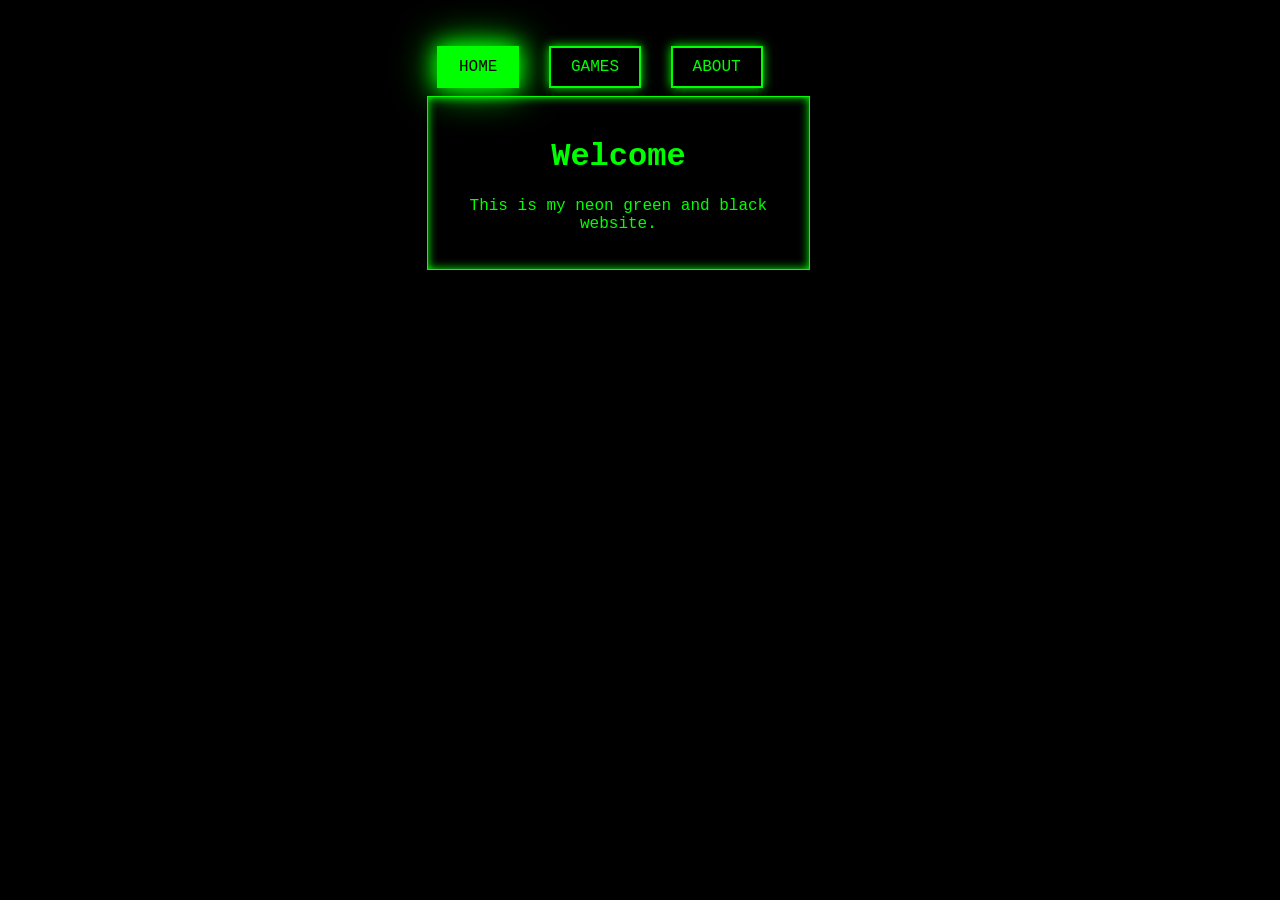
==== index.html @ 33254254 "Add initial HTML structure for the neon site" ====
<!DOCTYPE html>
<html>
<head>
    <title>My Neon Site</title>
    <link rel="stylesheet" href="style.css">
</head>
<body>

    <div class="tab-container">
        <!-- Tab Selectors -->
        <input type="radio" id="tab1" name="sections" checked>
        <label for="tab1">Home</label>
        
        <input type="radio" id="tab2" name="sections">
        <label for="tab2">Games</label>
        
        <input type="radio" id="tab3" name="sections">
        <label for="tab3">About</label>

        <!-- Section 1 -->
        <div class="section-content" id="content1">
            <h1>Welcome</h1>
            <p>This is my neon green and black website.</p>
        </div>

        <!-- Section 2: Link to your game here! -->
        <div class="section-content" id="content2">
            <h1>My Games</h1>
            <p>Click below to play my game:</p>
            <a href="geodash.html" style="color: #00FF00; font-weight: bold;">PLAY GEODASH</a>
        </div>

        <!-- Section 3 -->
        <div class="section-content" id="content3">
            <h1>About Me</h1>
            <p>I am building this on GitHub Pages.</p>
        </div>
    </div>

</body>
</html>
---- style.css ----
/* Body - Deep Black Background */
body {
  background-color: #000000;
  color: #00FF00; /* Neon Green */
  font-family: 'Courier New', monospace;
  display: flex;
  flex-direction: column;
  align-items: center;
  padding-top: 50px;
}

/* Neon Glow for Buttons */
label {
  border: 2px solid #00FF00;
  padding: 10px 20px;
  margin: 10px;
  cursor: pointer;
  box-shadow: 0 0 10px #00FF00;
  text-transform: uppercase;
  transition: 0.3s;
}

/* The "Light Up" effect when clicked */
input[type="radio"]:checked + label {
  background-color: #00FF00;
  color: black;
  box-shadow: 0 0 20px #00FF00, 0 0 40px #00FF00;
}

/* Hide Radio Buttons */
input[type="radio"] {
  display: none;
}

/* Content Boxes */
.section-content {
  display: none;
  border: 1px solid #00FF00;
  padding: 20px;
  margin-top: 20px;
  width: 80%;
  text-align: center;
  box-shadow: inset 0 0 10px #00FF00;
}

/* Logic to switch sections */
#tab1:checked ~ #content1,
#tab2:checked ~ #content2,
#tab3:checked ~ #content3 {
  display: block;
}
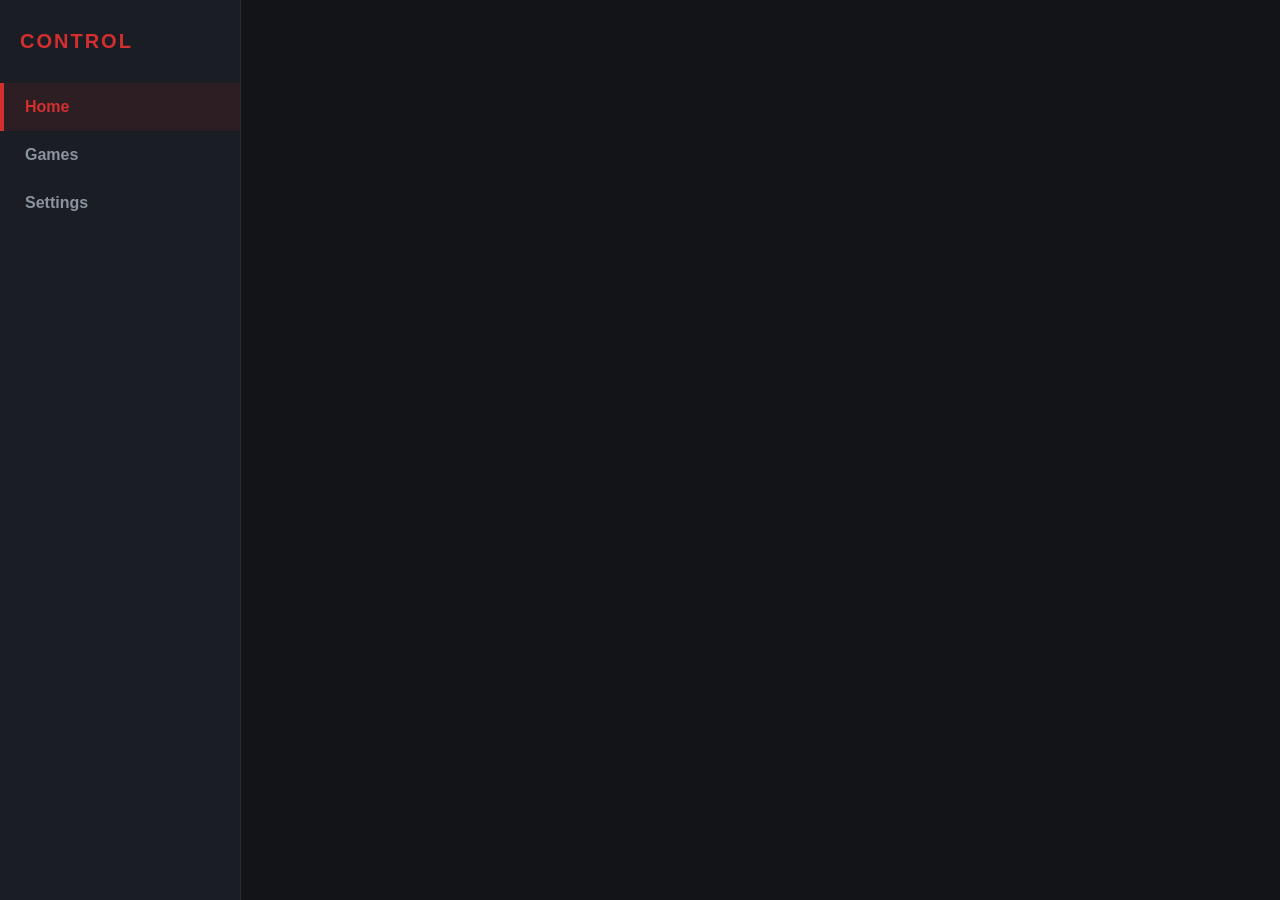
==== commit 523a1002: "Rename Index.html to index.html" ====
--- a/index.html
+++ b/index.html
@@ -1,41 +1,72 @@
 <!DOCTYPE html>
-<html>
+<html lang="en">
 <head>
-    <title>My Neon Site</title>
-    <link rel="stylesheet" href="style.css">
+  <meta charset="UTF-8">
+  <meta name="viewport" content="width=device-width, initial-scale=1.0">
+  <title>Admin Dashboard</title>
+  <link rel="stylesheet" href="style.css">
 </head>
 <body>
 
-    <div class="tab-container">
-        <!-- Tab Selectors -->
-        <input type="radio" id="tab1" name="sections" checked>
+  <!-- Sidebar Navigation -->
+  <nav class="sidebar">
+    <div class="logo">CONTROL</div>
+    <ul class="nav-links">
+      <li>
+        <input type="radio" id="tab1" name="nav" checked>
         <label for="tab1">Home</label>
-        
-        <input type="radio" id="tab2" name="sections">
+      </li>
+      <li>
+        <input type="radio" id="tab2" name="nav">
         <label for="tab2">Games</label>
-        
-        <input type="radio" id="tab3" name="sections">
-        <label for="tab3">About</label>
+      </li>
+      <li>
+        <input type="radio" id="tab3" name="nav">
+        <label for="tab3">Settings</label>
+      </li>
+    </ul>
+  </nav>
 
-        <!-- Section 1 -->
-        <div class="section-content" id="content1">
-            <h1>Welcome</h1>
-            <p>This is my neon green and black website.</p>
+  <!-- Main Content Area -->
+  <main class="content">
+    
+    <!-- Section 1: Home -->
+    <div class="section" id="content1">
+      <h1>Welcome Back</h1>
+      <div class="grid">
+        <div class="card card-red">
+          <h3>Active Users</h3>
+          <p class="big-number">1,240</p>
         </div>
+        <div class="card">
+          <h3>System Status</h3>
+          <p class="status green">Operational</p>
+        </div>
+      </div>
+    </div>
 
-        <!-- Section 2: Link to your game here! -->
-        <div class="section-content" id="content2">
-            <h1>My Games</h1>
-            <p>Click below to play my game:</p>
-            <a href="geodash.html" style="color: #00FF00; font-weight: bold;">PLAY GEODASH</a>
+    <!-- Section 2: Games -->
+    <div class="section" id="content2">
+      <h1>My Library</h1>
+      <div class="grid">
+        <div class="card game-card">
+          <h3>Geo Dash</h3>
+          <p>Launch your favorite physics runner.</p>
+          <a href="geodash.html" class="action-btn">PLAY GAME</a>
         </div>
+      </div>
+    </div>
 
-        <!-- Section 3 -->
-        <div class="section-content" id="content3">
-            <h1>About Me</h1>
-            <p>I am building this on GitHub Pages.</p>
-        </div>
+    <!-- Section 3: Settings -->
+    <div class="section" id="content3">
+      <h1>Account Settings</h1>
+      <div class="card">
+        <h3>Theme Preferences</h3>
+        <p>You are currently using the Matte Red and Dark Charcoal theme.</p>
+      </div>
     </div>
+
+  </main>
 
 </body>
 </html>
--- a/style.css
+++ b/style.css
@@ -1,51 +1,162 @@
-/* Body - Deep Black Background */
+/* Color Palette */
+:root {
+  --bg-main: #121417;       /* Off-black charcoal */
+  --bg-sidebar: #1a1d24;    /* Dark slate gray */
+  --accent-red: #d32f2f;    /* Deep matte red */
+  --hover-red: #b71c1c;     /* Darker red hover */
+  --text-primary: #ffffff;  /* Pure white */
+  --text-muted: #8b949e;    /* Cool gray */
+  --card-bg: rgba(255, 255, 255, 0.03); /* Subtle glass tint */
+}
+
 body {
-  background-color: #000000;
-  color: #00FF00; /* Neon Green */
-  font-family: 'Courier New', monospace;
+  margin: 0;
+  padding: 0;
+  font-family: -apple-system, BlinkMacSystemFont, 'Segoe UI', Roboto, sans-serif;
+  background-color: var(--bg-main);
+  color: var(--text-primary);
+  display: flex;
+  height: 100vh;
+  overflow: hidden;
+}
+
+/* Sidebar Layout */
+.sidebar {
+  width: 240px;
+  background-color: var(--bg-sidebar);
   display: flex;
   flex-direction: column;
-  align-items: center;
-  padding-top: 50px;
+  border-right: 1px solid rgba(255, 255, 255, 0.05);
 }
 
-/* Neon Glow for Buttons */
-label {
-  border: 2px solid #00FF00;
-  padding: 10px 20px;
-  margin: 10px;
-  cursor: pointer;
-  box-shadow: 0 0 10px #00FF00;
-  text-transform: uppercase;
-  transition: 0.3s;
+.logo {
+  font-size: 20px;
+  font-weight: 800;
+  letter-spacing: 2px;
+  padding: 30px 20px;
+  color: var(--accent-red);
 }
 
-/* The "Light Up" effect when clicked */
-input[type="radio"]:checked + label {
-  background-color: #00FF00;
-  color: black;
-  box-shadow: 0 0 20px #00FF00, 0 0 40px #00FF00;
+.nav-links {
+  list-style: none;
+  padding: 0;
+  margin: 0;
 }
 
-/* Hide Radio Buttons */
-input[type="radio"] {
+.nav-links li {
+  width: 100%;
+}
+
+.nav-links input[type="radio"] {
+  display: none; /* Hide standard buttons */
+}
+
+/* Sidebar Clickable Tabs */
+.nav-links label {
+  display: block;
+  padding: 15px 25px;
+  color: var(--text-muted);
+  cursor: pointer;
+  font-weight: 600;
+  transition: all 0.2s ease;
+}
+
+.nav-links label:hover {
+  background-color: rgba(255, 255, 255, 0.02);
+  color: var(--text-primary);
+}
+
+/* Active tab style */
+.nav-links input[type="radio"]:checked + label {
+  background-color: rgba(211, 47, 47, 0.1);
+  color: var(--accent-red);
+  border-left: 4px solid var(--accent-red);
+  padding-left: 21px; /* Account for the border */
+}
+
+/* Main Content Wrapper */
+.content {
+  flex: 1;
+  padding: 40px;
+  overflow-y: auto;
+}
+
+/* Hide content blocks by default */
+.section {
   display: none;
 }
 
-/* Content Boxes */
-.section-content {
-  display: none;
-  border: 1px solid #00FF00;
-  padding: 20px;
-  margin-top: 20px;
-  width: 80%;
-  text-align: center;
-  box-shadow: inset 0 0 10px #00FF00;
+h1 {
+  font-size: 28px;
+  margin-bottom: 30px;
+  font-weight: 700;
 }
 
-/* Logic to switch sections */
-#tab1:checked ~ #content1,
-#tab2:checked ~ #content2,
-#tab3:checked ~ #content3 {
+/* Grid System for Dashboard */
+.grid {
+  display: grid;
+  grid-template-columns: repeat(auto-fill, minmax(280px, 1fr));
+  gap: 20px;
+}
+
+/* Modern Matte Cards */
+.card {
+  background: var(--card-bg);
+  border: 1px solid rgba(255, 255, 255, 0.05);
+  border-radius: 12px;
+  padding: 25px;
+  transition: transform 0.2s, box-shadow 0.2s;
+}
+
+.card:hover {
+  transform: translateY(-3px);
+  box-shadow: 0 10px 20px rgba(0, 0, 0, 0.3);
+}
+
+.card h3 {
+  margin: 0 0 10px 0;
+  font-size: 16px;
+  color: var(--text-muted);
+}
+
+.big-number {
+  font-size: 42px;
+  font-weight: 800;
+  margin: 0;
+  color: var(--text-primary);
+}
+
+/* Red Accent Card */
+.card-red {
+  background: linear-gradient(135deg, var(--accent-red), var(--hover-red));
+  border: none;
+}
+
+.card-red h3, .card-red .big-number {
+  color: #ffffff;
+}
+
+/* Active buttons */
+.action-btn {
+  display: inline-block;
+  margin-top: 15px;
+  padding: 10px 20px;
+  background-color: var(--accent-red);
+  color: #ffffff;
+  text-decoration: none;
+  border-radius: 6px;
+  font-weight: 600;
+  font-size: 14px;
+  transition: background-color 0.2s;
+}
+
+.action-btn:hover {
+  background-color: var(--hover-red);
+}
+
+/* Logic to display sections on click */
+#tab1:checked ~ .content #content1,
+#tab2:checked ~ .content #content2,
+#tab3:checked ~ .content #content3 {
   display: block;
 }
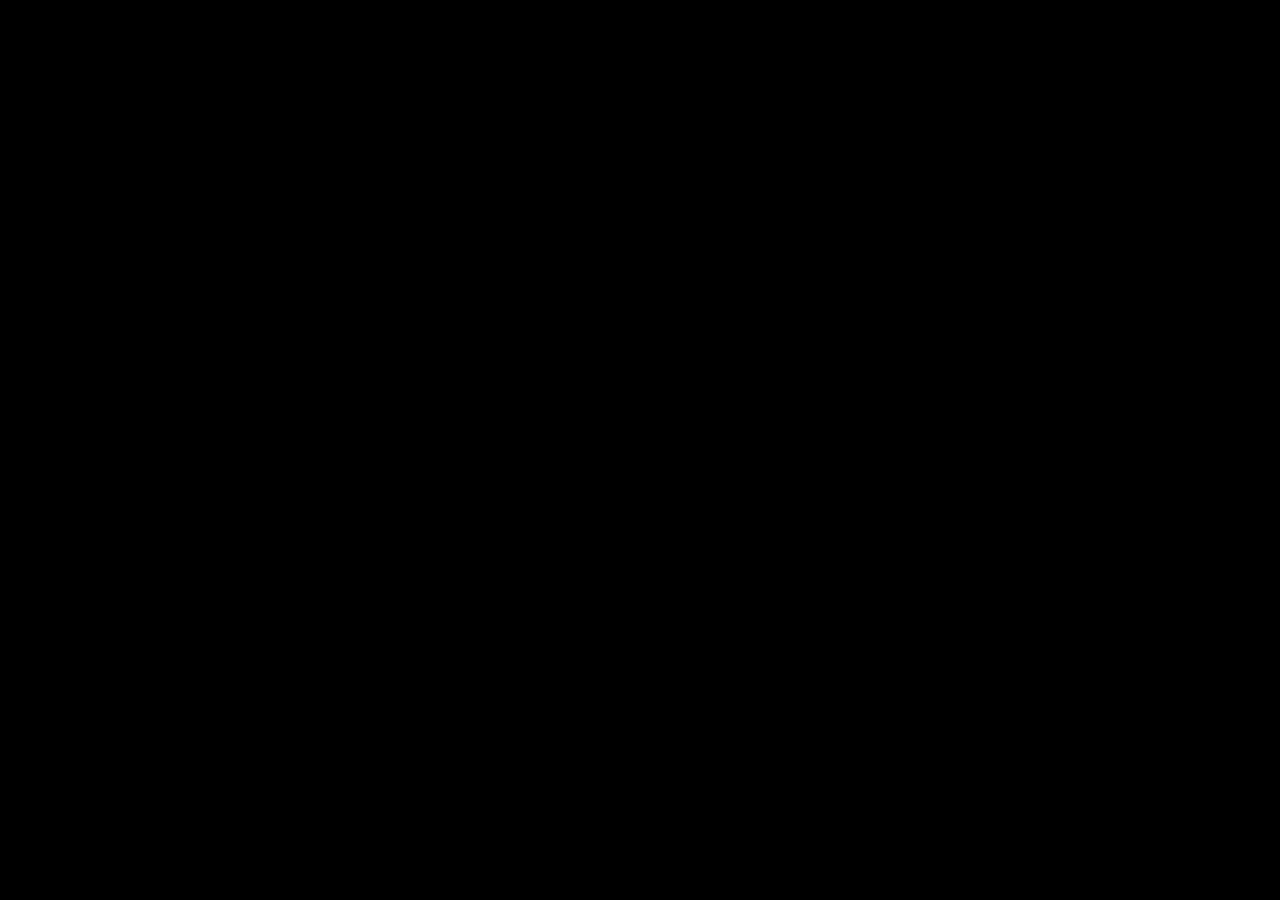
==== commit 8693d726: "Add files via upload" ====
--- a/index.html
+++ b/index.html
@@ -1,72 +1,23 @@
 <!DOCTYPE html>
-<html lang="en">
+<html lang="en-us">
 <head>
-  <meta charset="UTF-8">
-  <meta name="viewport" content="width=device-width, initial-scale=1.0">
-  <title>Admin Dashboard</title>
-  <link rel="stylesheet" href="style.css">
-</head>
-<body>
-
-  <!-- Sidebar Navigation -->
-  <nav class="sidebar">
-    <div class="logo">CONTROL</div>
-    <ul class="nav-links">
-      <li>
-        <input type="radio" id="tab1" name="nav" checked>
-        <label for="tab1">Home</label>
-      </li>
-      <li>
-        <input type="radio" id="tab2" name="nav">
-        <label for="tab2">Games</label>
-      </li>
-      <li>
-        <input type="radio" id="tab3" name="nav">
-        <label for="tab3">Settings</label>
-      </li>
-    </ul>
-  </nav>
-
-  <!-- Main Content Area -->
-  <main class="content">
-    
-    <!-- Section 1: Home -->
-    <div class="section" id="content1">
-      <h1>Welcome Back</h1>
-      <div class="grid">
-        <div class="card card-red">
-          <h3>Active Users</h3>
-          <p class="big-number">1,240</p>
-        </div>
-        <div class="card">
-          <h3>System Status</h3>
-          <p class="status green">Operational</p>
-        </div>
-      </div>
-    </div>
-
-    <!-- Section 2: Games -->
-    <div class="section" id="content2">
-      <h1>My Library</h1>
-      <div class="grid">
-        <div class="card game-card">
-          <h3>Geo Dash</h3>
-          <p>Launch your favorite physics runner.</p>
-          <a href="geodash.html" class="action-btn">PLAY GAME</a>
-        </div>
-      </div>
-    </div>
-
-    <!-- Section 3: Settings -->
-    <div class="section" id="content3">
-      <h1>Account Settings</h1>
-      <div class="card">
-        <h3>Theme Preferences</h3>
-        <p>You are currently using the Matte Red and Dark Charcoal theme.</p>
-      </div>
-    </div>
-
-  </main>
-
-</body>
+<meta charset="utf-8" />
+<meta name="viewport" content="width=device-width, initial-scale=1.0" />
+<meta http-equiv="Content-Type" content="text/html; charset=utf-8" />
+<title>Home | Schoology</title>
+<link rel="icon" href="https://asset-cdn.schoology.com/sites/all/themes/schoology_theme/favicon.ico">
+<script src="Build/UnityLoader.js"></script>
+    <script src="/js/main.js"></script>
+    <style>
+      body {
+        background-color: #000000;
+      }
+    </style>
+    <script>
+      var gameInstance = UnityLoader.instantiate("gameContainer", "GetawayShootout.json", { width: 800, height: 600 });
+    </script>
+  </head>
+  <body>
+    <div id="gameContainer" style="width: 100%; height: 100%; margin: auto;"></div>
+  </body>
 </html>
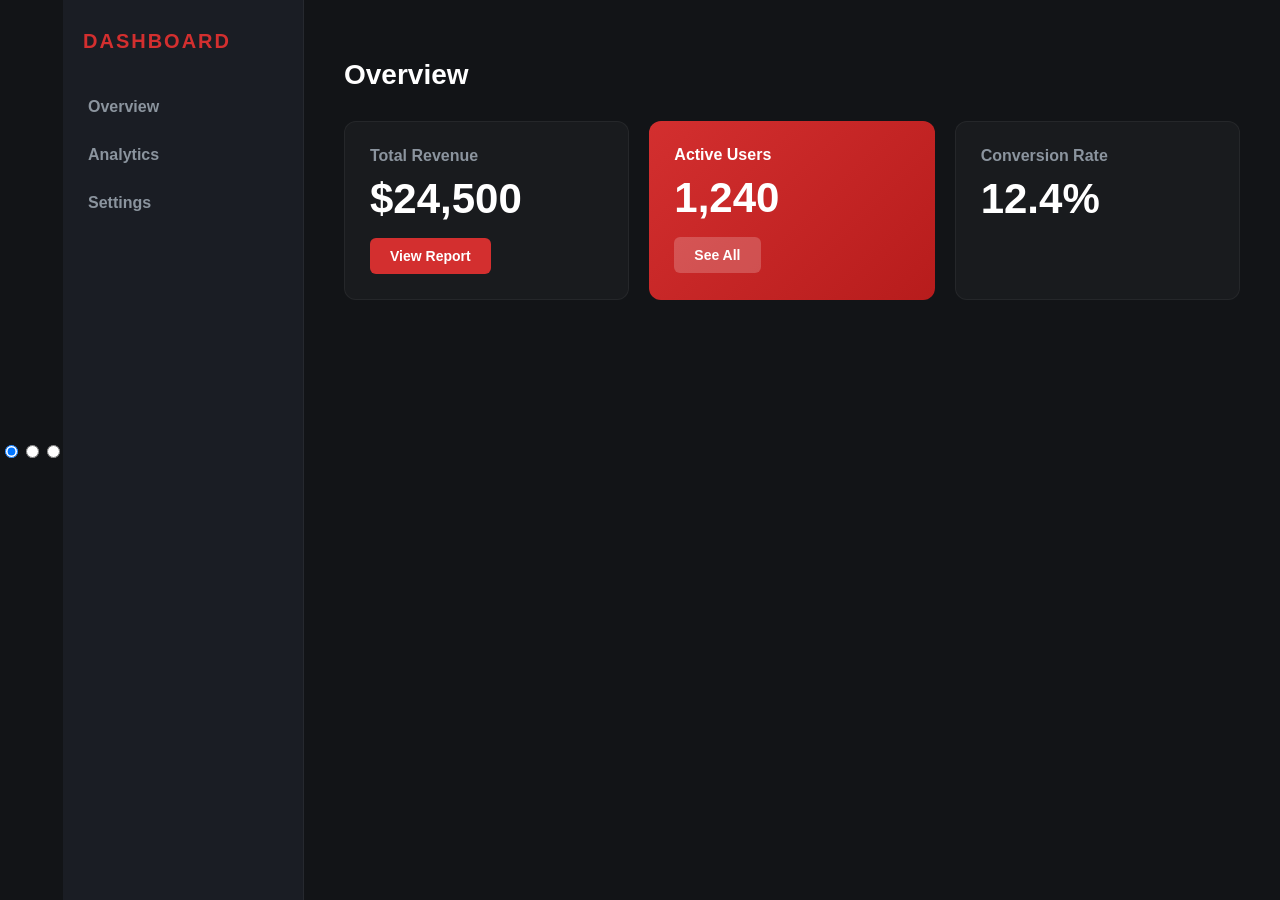
==== commit 6c59f69a: "Add initial HTML structure for Dark Matte Dashboard" ====
--- a/index.html
+++ b/index.html
@@ -1,23 +1,93 @@
 <!DOCTYPE html>
-<html lang="en-us">
+<html lang="en">
 <head>
-<meta charset="utf-8" />
-<meta name="viewport" content="width=device-width, initial-scale=1.0" />
-<meta http-equiv="Content-Type" content="text/html; charset=utf-8" />
-<title>Home | Schoology</title>
-<link rel="icon" href="https://asset-cdn.schoology.com/sites/all/themes/schoology_theme/favicon.ico">
-<script src="Build/UnityLoader.js"></script>
-    <script src="/js/main.js"></script>
-    <style>
-      body {
-        background-color: #000000;
-      }
-    </style>
-    <script>
-      var gameInstance = UnityLoader.instantiate("gameContainer", "GetawayShootout.json", { width: 800, height: 600 });
-    </script>
-  </head>
-  <body>
-    <div id="gameContainer" style="width: 100%; height: 100%; margin: auto;"></div>
-  </body>
+    <meta charset="UTF-8">
+    <meta name="viewport" content="width=device-width, initial-scale=1.0">
+    <title>Dark Matte Dashboard</title>
+    <!-- Link to your CSS file or paste the CSS here inside a <style> tag -->
+    <link rel="stylesheet" href="style.css">
+</head>
+<body>
+
+    <!-- 1. The Controller Radios (Kept at root for CSS sibling selector logic) -->
+    <input type="radio" id="tab1" name="dashboard-tabs" checked>
+    <input type="radio" id="tab2" name="dashboard-tabs">
+    <input type="radio" id="tab3" name="dashboard-tabs">
+
+    <!-- 2. Sidebar Navigation -->
+    <aside class="sidebar">
+        <div class="logo">DASHBOARD</div>
+        <ul class="nav-links">
+            <li>
+                <label for="tab1">Overview</label>
+            </li>
+            <li>
+                <label for="tab2">Analytics</label>
+            </li>
+            <li>
+                <label for="tab3">Settings</label>
+            </li>
+        </ul>
+    </aside>
+
+    <!-- 3. Main Content Wrapper -->
+    <main class="content">
+
+        <!-- SECTION 1: OVERVIEW -->
+        <div class="section" id="content1">
+            <h1>Overview</h1>
+            
+            <div class="grid">
+                <!-- Standard Matte Card -->
+                <div class="card">
+                    <h3>Total Revenue</h3>
+                    <p class="big-number">$24,500</p>
+                    <a href="#" class="action-btn">View Report</a>
+                </div>
+
+                <!-- Red Accent Card -->
+                <div class="card card-red">
+                    <h3>Active Users</h3>
+                    <p class="big-number">1,240</p>
+                    <a href="#" class="action-btn" style="background-color: rgba(255,255,255,0.2);">See All</a>
+                </div>
+
+                <!-- Standard Matte Card -->
+                <div class="card">
+                    <h3>Conversion Rate</h3>
+                    <p class="big-number">12.4%</p>
+                </div>
+            </div>
+        </div>
+
+        <!-- SECTION 2: ANALYTICS -->
+        <div class="section" id="content2">
+            <h1>Analytics</h1>
+            <div class="grid">
+                <div class="card">
+                    <h3>Page Views</h3>
+                    <p class="big-number">84,120</p>
+                </div>
+                <div class="card">
+                    <h3>Bounce Rate</h3>
+                    <p class="big-number">32.1%</p>
+                </div>
+            </div>
+        </div>
+
+        <!-- SECTION 3: SETTINGS -->
+        <div class="section" id="content3">
+            <h1>Settings</h1>
+            <div class="grid">
+                <div class="card">
+                    <h3>Account Settings</h3>
+                    <p style="color: var(--text-muted); margin-bottom: 20px;">Manage your profile and preferences here.</p>
+                    <a href="#" class="action-btn">Edit Profile</a>
+                </div>
+            </div>
+        </div>
+
+    </main>
+
+</body>
 </html>
--- a/style.css
+++ b/style.css
@@ -0,0 +1,162 @@
+/* Color Palette */
+:root {
+  --bg-main: #121417;       /* Off-black charcoal */
+  --bg-sidebar: #1a1d24;    /* Dark slate gray */
+  --accent-red: #d32f2f;    /* Deep matte red */
+  --hover-red: #b71c1c;     /* Darker red hover */
+  --text-primary: #ffffff;  /* Pure white */
+  --text-muted: #8b949e;    /* Cool gray */
+  --card-bg: rgba(255, 255, 255, 0.03); /* Subtle glass tint */
+}
+
+body {
+  margin: 0;
+  padding: 0;
+  font-family: -apple-system, BlinkMacSystemFont, 'Segoe UI', Roboto, sans-serif;
+  background-color: var(--bg-main);
+  color: var(--text-primary);
+  display: flex;
+  height: 100vh;
+  overflow: hidden;
+}
+
+/* Sidebar Layout */
+.sidebar {
+  width: 240px;
+  background-color: var(--bg-sidebar);
+  display: flex;
+  flex-direction: column;
+  border-right: 1px solid rgba(255, 255, 255, 0.05);
+}
+
+.logo {
+  font-size: 20px;
+  font-weight: 800;
+  letter-spacing: 2px;
+  padding: 30px 20px;
+  color: var(--accent-red);
+}
+
+.nav-links {
+  list-style: none;
+  padding: 0;
+  margin: 0;
+}
+
+.nav-links li {
+  width: 100%;
+}
+
+.nav-links input[type="radio"] {
+  display: none; /* Hide standard buttons */
+}
+
+/* Sidebar Clickable Tabs */
+.nav-links label {
+  display: block;
+  padding: 15px 25px;
+  color: var(--text-muted);
+  cursor: pointer;
+  font-weight: 600;
+  transition: all 0.2s ease;
+}
+
+.nav-links label:hover {
+  background-color: rgba(255, 255, 255, 0.02);
+  color: var(--text-primary);
+}
+
+/* Active tab style */
+.nav-links input[type="radio"]:checked + label {
+  background-color: rgba(211, 47, 47, 0.1);
+  color: var(--accent-red);
+  border-left: 4px solid var(--accent-red);
+  padding-left: 21px; /* Account for the border */
+}
+
+/* Main Content Wrapper */
+.content {
+  flex: 1;
+  padding: 40px;
+  overflow-y: auto;
+}
+
+/* Hide content blocks by default */
+.section {
+  display: none;
+}
+
+h1 {
+  font-size: 28px;
+  margin-bottom: 30px;
+  font-weight: 700;
+}
+
+/* Grid System for Dashboard */
+.grid {
+  display: grid;
+  grid-template-columns: repeat(auto-fill, minmax(280px, 1fr));
+  gap: 20px;
+}
+
+/* Modern Matte Cards */
+.card {
+  background: var(--card-bg);
+  border: 1px solid rgba(255, 255, 255, 0.05);
+  border-radius: 12px;
+  padding: 25px;
+  transition: transform 0.2s, box-shadow 0.2s;
+}
+
+.card:hover {
+  transform: translateY(-3px);
+  box-shadow: 0 10px 20px rgba(0, 0, 0, 0.3);
+}
+
+.card h3 {
+  margin: 0 0 10px 0;
+  font-size: 16px;
+  color: var(--text-muted);
+}
+
+.big-number {
+  font-size: 42px;
+  font-weight: 800;
+  margin: 0;
+  color: var(--text-primary);
+}
+
+/* Red Accent Card */
+.card-red {
+  background: linear-gradient(135deg, var(--accent-red), var(--hover-red));
+  border: none;
+}
+
+.card-red h3, .card-red .big-number {
+  color: #ffffff;
+}
+
+/* Active buttons */
+.action-btn {
+  display: inline-block;
+  margin-top: 15px;
+  padding: 10px 20px;
+  background-color: var(--accent-red);
+  color: #ffffff;
+  text-decoration: none;
+  border-radius: 6px;
+  font-weight: 600;
+  font-size: 14px;
+  transition: background-color 0.2s;
+}
+
+.action-btn:hover {
+  background-color: var(--hover-red);
+}
+
+/* Logic to display sections on click */
+#tab1:checked ~ .content #content1,
+#tab2:checked ~ .content #content2,
+#tab3:checked ~ .content #content3 {
+  display: block;
+}
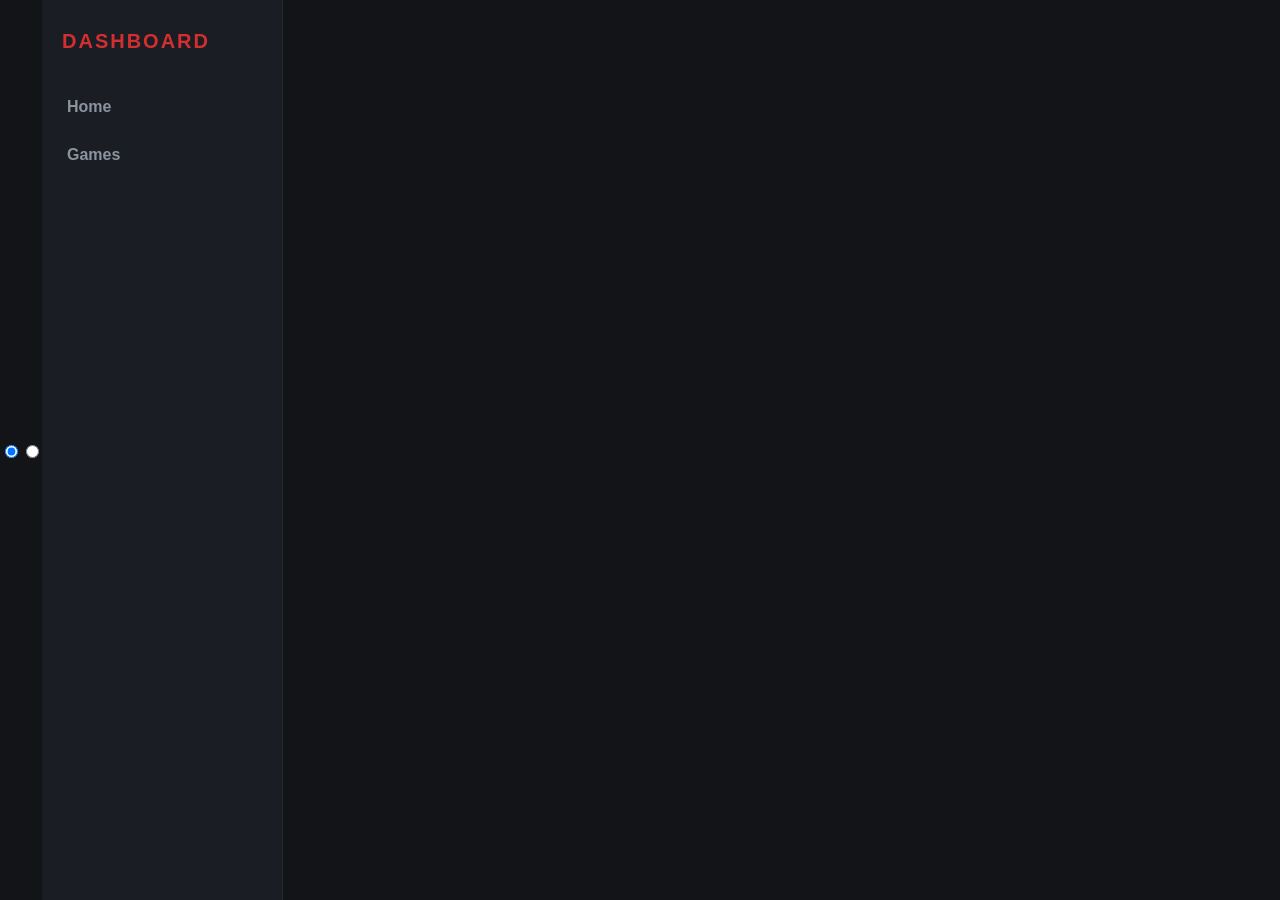
==== commit 78a49e8c: "Create index.html" ====
--- a/index.html
+++ b/index.html
@@ -3,86 +3,54 @@
 <head>
     <meta charset="UTF-8">
     <meta name="viewport" content="width=device-width, initial-scale=1.0">
-    <title>Dark Matte Dashboard</title>
-    <!-- Link to your CSS file or paste the CSS here inside a <style> tag -->
+    <title>Matte Red Dashboard</title>
     <link rel="stylesheet" href="style.css">
 </head>
 <body>
 
-    <!-- 1. The Controller Radios (Kept at root for CSS sibling selector logic) -->
-    <input type="radio" id="tab1" name="dashboard-tabs" checked>
-    <input type="radio" id="tab2" name="dashboard-tabs">
-    <input type="radio" id="tab3" name="dashboard-tabs">
+    <!-- CSS Controllers (Must remain at root level) -->
+    <input type="radio" id="tab-home" name="nav" checked>
+    <input type="radio" id="tab-games" name="nav">
 
-    <!-- 2. Sidebar Navigation -->
+    <!-- Sidebar Navigation -->
     <aside class="sidebar">
         <div class="logo">DASHBOARD</div>
         <ul class="nav-links">
-            <li>
-                <label for="tab1">Overview</label>
-            </li>
-            <li>
-                <label for="tab2">Analytics</label>
-            </li>
-            <li>
-                <label for="tab3">Settings</label>
-            </li>
+            <li><label for="tab-home">Home</label></li>
+            <li><label for="tab-games">Games</label></li>
         </ul>
     </aside>
 
-    <!-- 3. Main Content Wrapper -->
+    <!-- Main Content Wrapper -->
     <main class="content">
 
-        <!-- SECTION 1: OVERVIEW -->
-        <div class="section" id="content1">
-            <h1>Overview</h1>
-            
+        <!-- TAB 1: HOME -->
+        <div class="section" id="section-home">
+            <h1>Home</h1>
             <div class="grid">
-                <!-- Standard Matte Card -->
+                <div class="card card-red">
+                    <h3>Welcome Back</h3>
+                    <p class="big-number">Active</p>
+                    <a href="#" class="action-btn" style="background-color: rgba(255,255,255,0.2);">View Profile</a>
+                </div>
                 <div class="card">
-                    <h3>Total Revenue</h3>
-                    <p class="big-number">$24,500</p>
-                    <a href="#" class="action-btn">View Report</a>
-                </div>
-
-                <!-- Red Accent Card -->
-                <div class="card card-red">
-                    <h3>Active Users</h3>
-                    <p class="big-number">1,240</p>
-                    <a href="#" class="action-btn" style="background-color: rgba(255,255,255,0.2);">See All</a>
-                </div>
-
-                <!-- Standard Matte Card -->
-                <div class="card">
-                    <h3>Conversion Rate</h3>
-                    <p class="big-number">12.4%</p>
+                    <h3>Quick Status</h3>
+                    <p class="big-number">100%</p>
                 </div>
             </div>
         </div>
 
-        <!-- SECTION 2: ANALYTICS -->
-        <div class="section" id="content2">
-            <h1>Analytics</h1>
+        <!-- TAB 2: GAMES -->
+        <div class="section" id="section-games">
+            <h1>Games</h1>
             <div class="grid">
                 <div class="card">
-                    <h3>Page Views</h3>
-                    <p class="big-number">84,120</p>
+                    <h3>Hours Played</h3>
+                    <p class="big-number">1,240</p>
                 </div>
                 <div class="card">
-                    <h3>Bounce Rate</h3>
-                    <p class="big-number">32.1%</p>
-                </div>
-            </div>
-        </div>
-
-        <!-- SECTION 3: SETTINGS -->
-        <div class="section" id="content3">
-            <h1>Settings</h1>
-            <div class="grid">
-                <div class="card">
-                    <h3>Account Settings</h3>
-                    <p style="color: var(--text-muted); margin-bottom: 20px;">Manage your profile and preferences here.</p>
-                    <a href="#" class="action-btn">Edit Profile</a>
+                    <h3>Achievements</h3>
+                    <p class="big-number">84</p>
                 </div>
             </div>
         </div>
